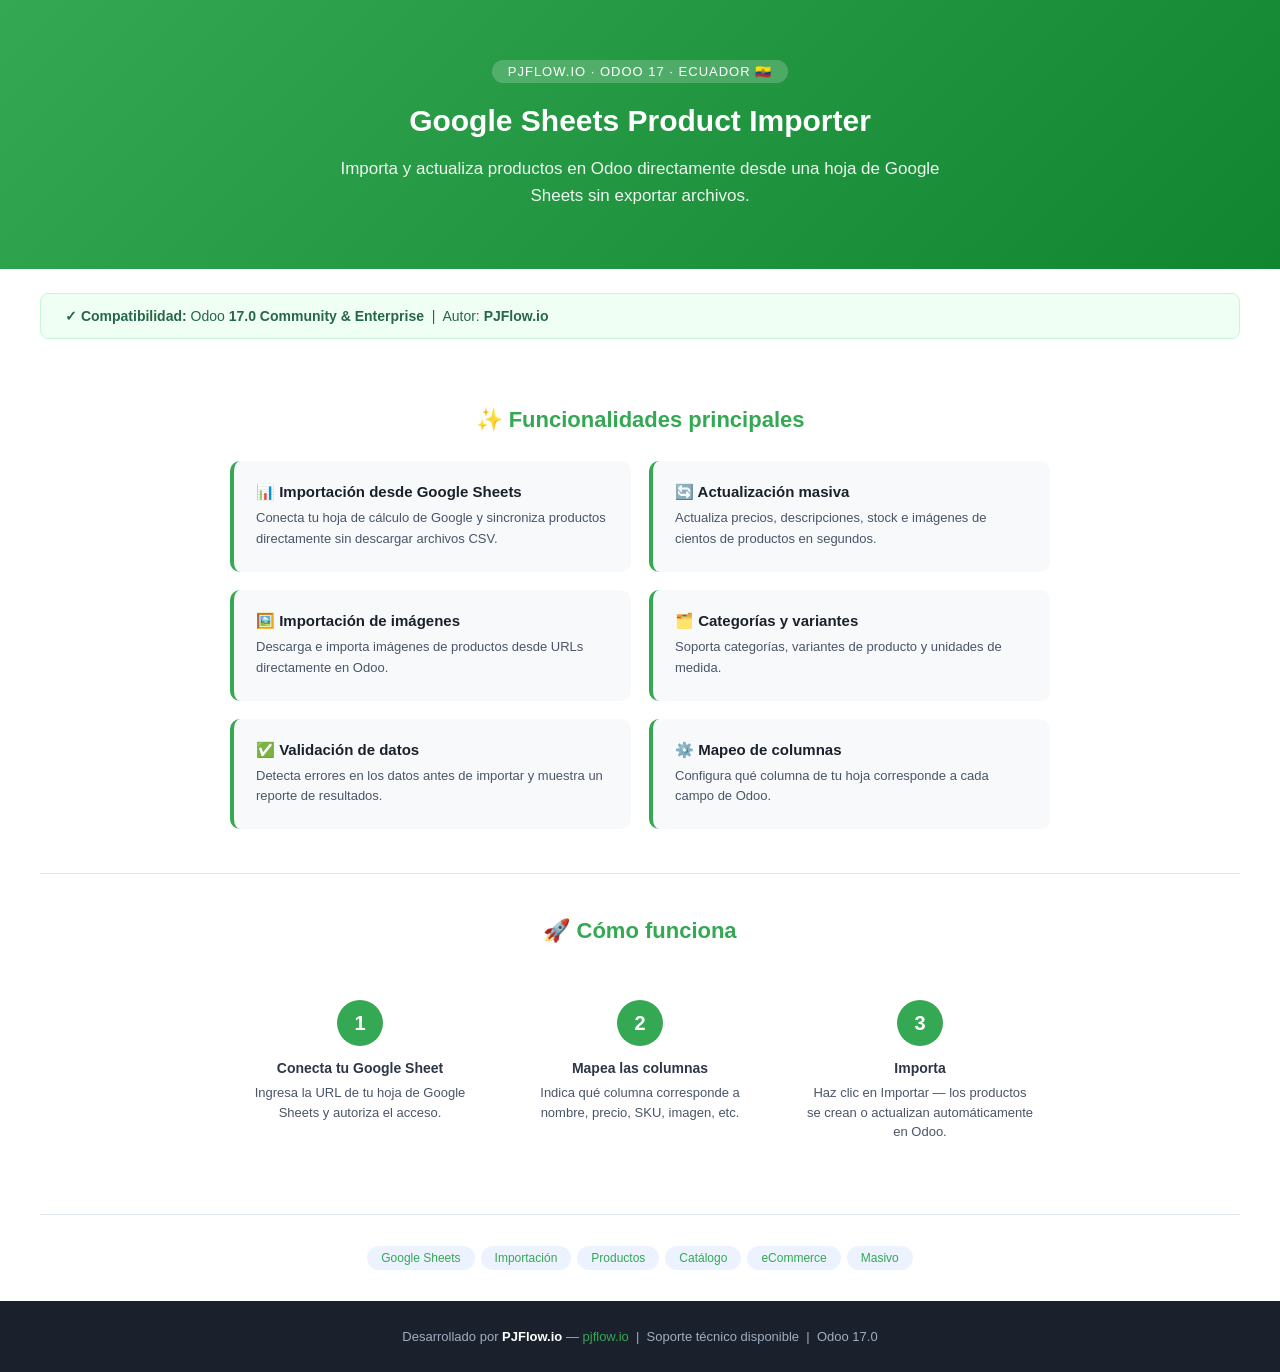
==== gs_product_importer/static/description/index.html @ 1ea5e638 "feat: add gs_product_importer and theme_abcminer modules Google Sheets Product Importer and ABCMiner" ====
<!DOCTYPE html>
<html lang="es">
<head>
<meta charset="UTF-8"/>
<style>
* { box-sizing: border-box; margin: 0; padding: 0; }
body { font-family: -apple-system, BlinkMacSystemFont, "Segoe UI", Roboto, sans-serif; color: #2d3748; background: #fff; }
.hero { background: linear-gradient(135deg, #34a853 0%, #118530 100%); color: #fff; padding: 60px 40px; text-align: center; }
.hero .badge { display: inline-block; background: rgba(255,255,255,0.2); border-radius: 20px; padding: 4px 16px; font-size: 13px; margin-bottom: 20px; letter-spacing: 1px; text-transform: uppercase; }
.hero h1 { font-size: 30px; font-weight: 700; margin-bottom: 16px; line-height: 1.2; }
.hero p { font-size: 17px; opacity: 0.92; max-width: 650px; margin: 0 auto; line-height: 1.6; }
.compat { background: #f0fff4; border: 1px solid #c6f6d5; border-radius: 8px; padding: 14px 24px; margin: 24px 40px; font-size: 14px; color: #276749; }
.section { padding: 44px 40px; max-width: 900px; margin: 0 auto; }
.section-title { font-size: 22px; font-weight: 700; color: #34a853; margin-bottom: 28px; text-align: center; }
.features-grid { display: grid; grid-template-columns: repeat(2, 1fr); gap: 18px; }
.feature-card { background: #f8f9fa; border-radius: 10px; padding: 22px; border-left: 4px solid #34a853; }
.feature-card h3 { font-size: 15px; font-weight: 600; margin-bottom: 7px; color: #1a202c; }
.feature-card p { font-size: 13px; color: #4a5568; line-height: 1.6; }
.steps { display: grid; grid-template-columns: repeat(3, 1fr); gap: 20px; }
.step { text-align: center; padding: 28px 16px; }
.step-number { width: 46px; height: 46px; border-radius: 50%; background: #34a853; color: #fff; font-size: 20px; font-weight: 700; display: flex; align-items: center; justify-content: center; margin: 0 auto 14px; }
.step h3 { font-size: 14px; font-weight: 600; margin-bottom: 7px; }
.step p { font-size: 13px; color: #4a5568; line-height: 1.5; }
.divider { border: none; border-top: 1px solid #e2e8f0; margin: 0 40px; }
.tags { text-align: center; padding: 28px 40px; }
.tag { display: inline-block; background: #edf2ff; color: #34a853; border-radius: 20px; padding: 5px 14px; font-size: 12px; margin: 3px; font-weight: 500; }
.footer { background: #1a202c; color: #a0aec0; text-align: center; padding: 28px; font-size: 13px; }
.footer strong { color: #fff; }
.footer a { color: #34a853; text-decoration: none; }
</style>
</head>
<body>
<div class="hero">
    <div class="badge">PJFlow.io &middot; Odoo 17 &middot; Ecuador &#127466;&#127464;</div>
    <h1>Google Sheets Product Importer</h1>
    <p>Importa y actualiza productos en Odoo directamente desde una hoja de Google Sheets sin exportar archivos.</p>
</div>
<div class="compat">
    <strong>&#10003; Compatibilidad:</strong> Odoo <strong>17.0 Community &amp; Enterprise</strong> &nbsp;|&nbsp; Autor: <strong>PJFlow.io</strong>
</div>
<div class="section">
    <div class="section-title">&#10024; Funcionalidades principales</div>
    <div class="features-grid"><div class="feature-card"><h3>📊 Importación desde Google Sheets</h3><p>Conecta tu hoja de cálculo de Google y sincroniza productos directamente sin descargar archivos CSV.</p></div><div class="feature-card"><h3>🔄 Actualización masiva</h3><p>Actualiza precios, descripciones, stock e imágenes de cientos de productos en segundos.</p></div><div class="feature-card"><h3>🖼️ Importación de imágenes</h3><p>Descarga e importa imágenes de productos desde URLs directamente en Odoo.</p></div><div class="feature-card"><h3>🗂️ Categorías y variantes</h3><p>Soporta categorías, variantes de producto y unidades de medida.</p></div><div class="feature-card"><h3>✅ Validación de datos</h3><p>Detecta errores en los datos antes de importar y muestra un reporte de resultados.</p></div><div class="feature-card"><h3>⚙️ Mapeo de columnas</h3><p>Configura qué columna de tu hoja corresponde a cada campo de Odoo.</p></div></div>
</div>
<hr class="divider"/>
<div class="section">
    <div class="section-title">&#128640; Cómo funciona</div>
    <div class="steps"><div class="step"><div class="step-number">1</div><h3>Conecta tu Google Sheet</h3><p>Ingresa la URL de tu hoja de Google Sheets y autoriza el acceso.</p></div><div class="step"><div class="step-number">2</div><h3>Mapea las columnas</h3><p>Indica qué columna corresponde a nombre, precio, SKU, imagen, etc.</p></div><div class="step"><div class="step-number">3</div><h3>Importa</h3><p>Haz clic en Importar — los productos se crean o actualizan automáticamente en Odoo.</p></div></div>
</div>
<hr class="divider"/>
<div class="tags"><span class="tag">Google Sheets</span><span class="tag">Importación</span><span class="tag">Productos</span><span class="tag">Catálogo</span><span class="tag">eCommerce</span><span class="tag">Masivo</span></div>
<div class="footer">
    Desarrollado por <strong>PJFlow.io</strong> — <a href="https://pjflow.io">pjflow.io</a> &nbsp;|&nbsp; Soporte técnico disponible &nbsp;|&nbsp; Odoo 17.0
</div>
</body>
</html>
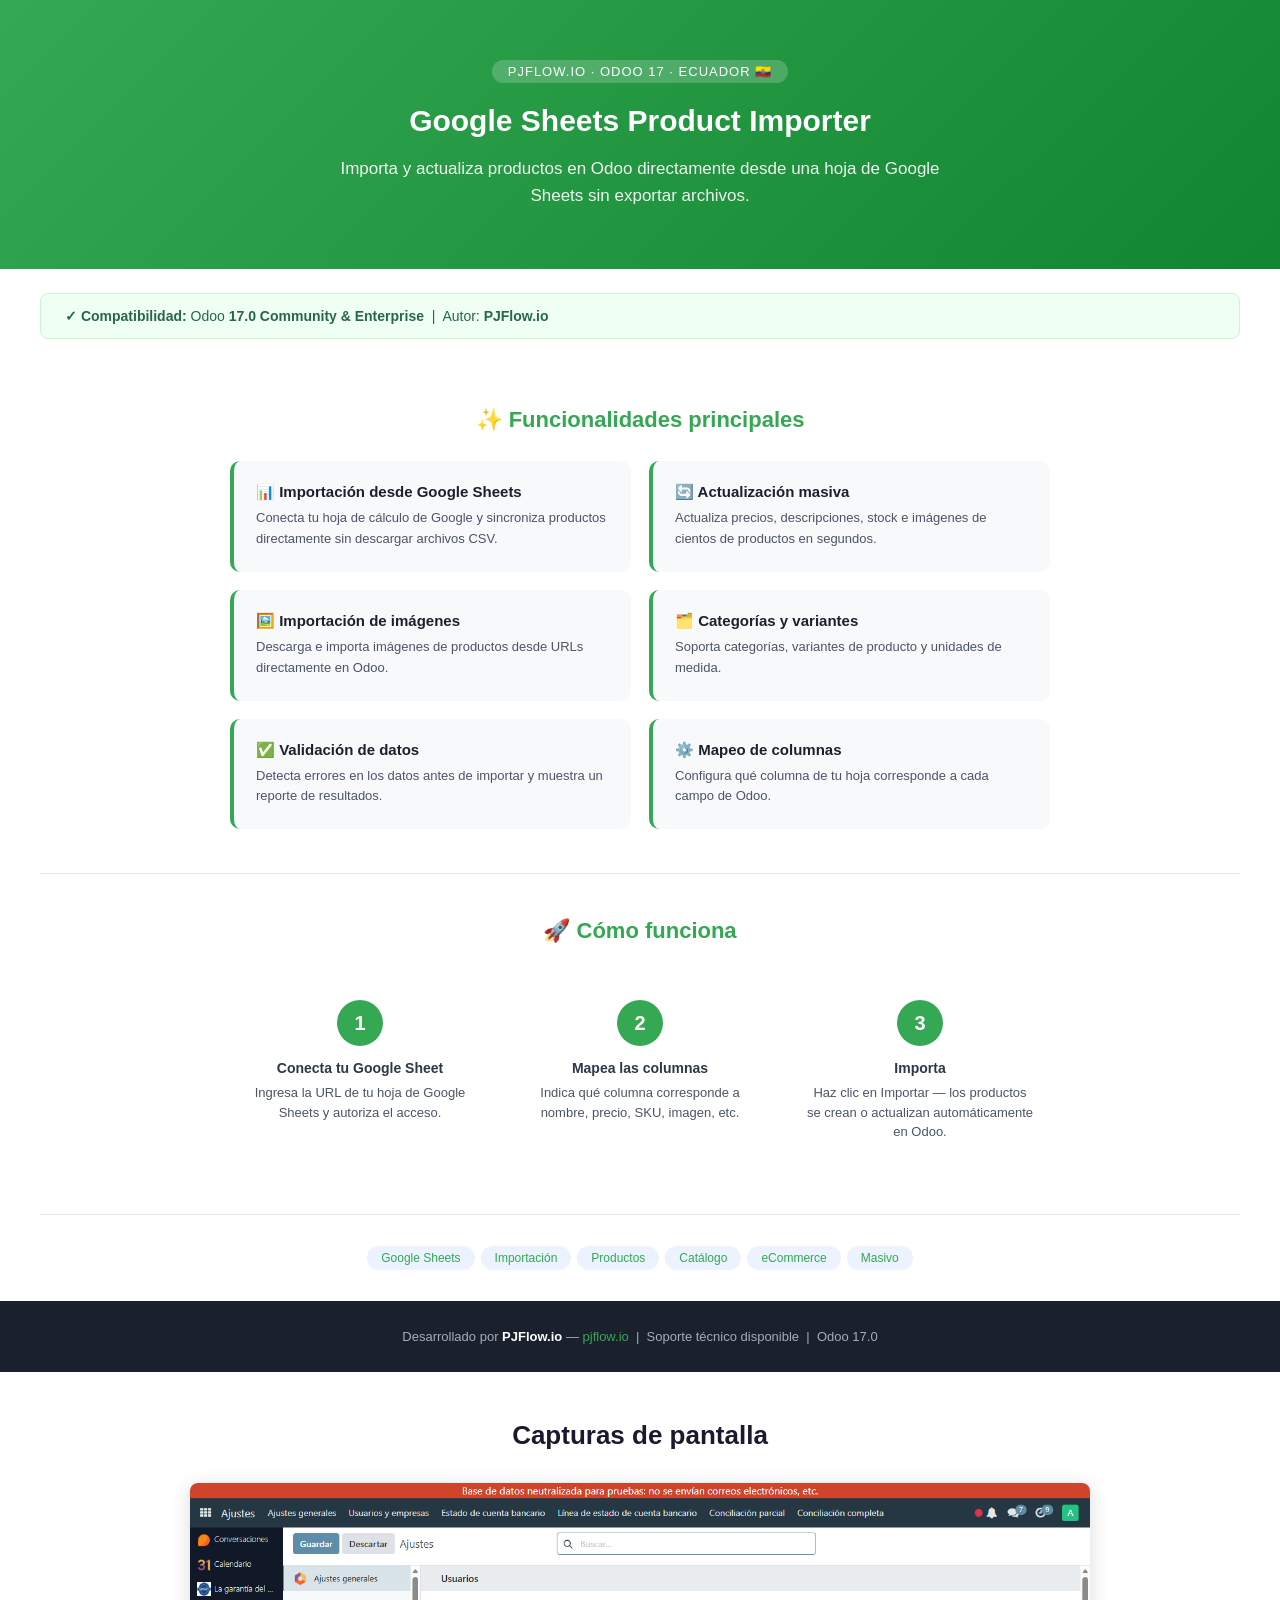
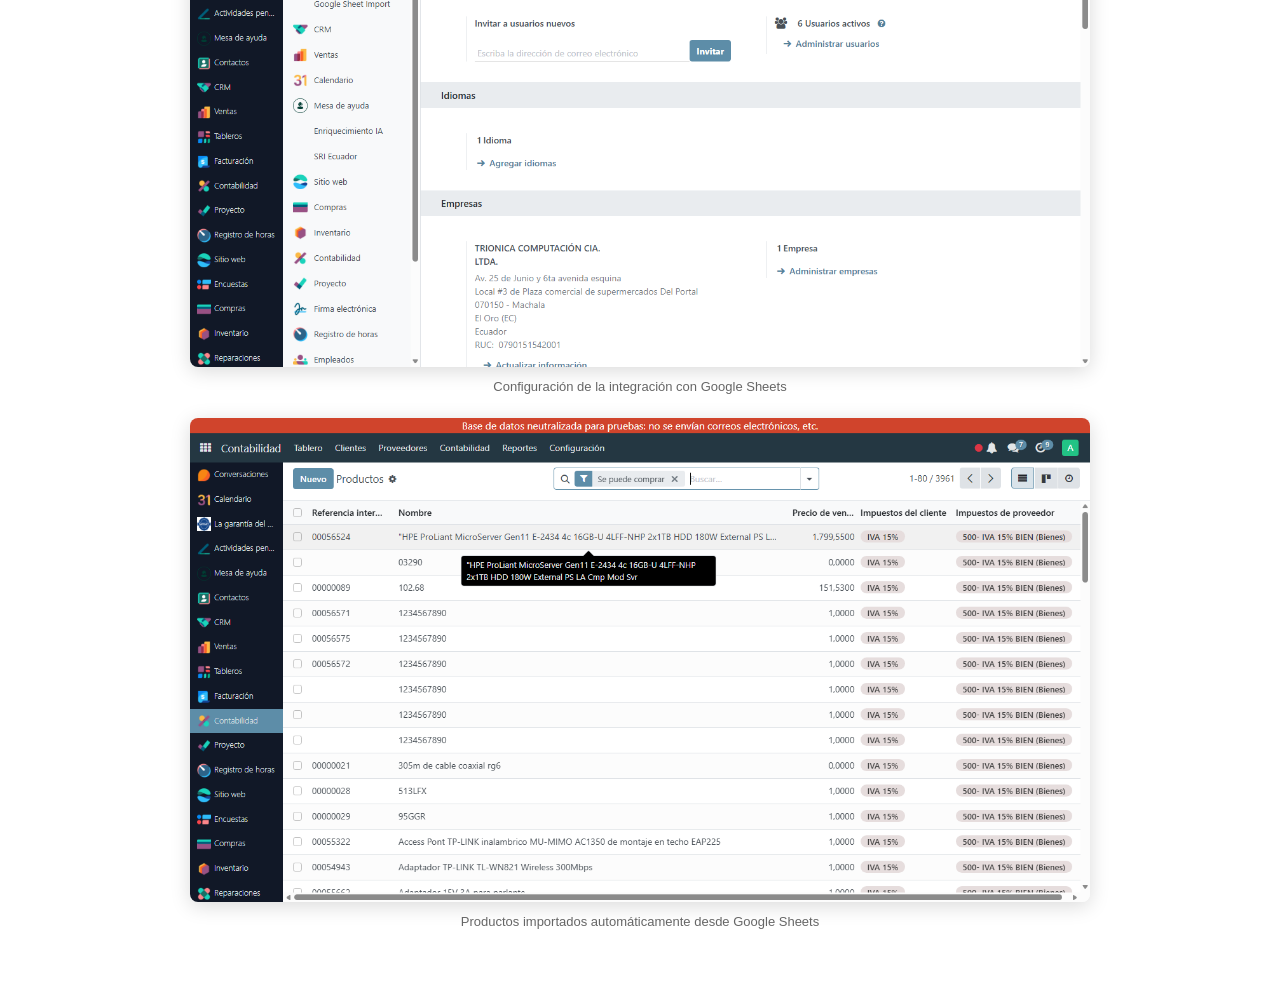
==== commit 9ff1481c: "feat: add real screenshots to all module descriptions Professional screenshots captured from live Od" ====
--- a/gs_product_importer/static/description/index.html
+++ b/gs_product_importer/static/description/index.html
@@ -52,5 +52,26 @@
 <div class="footer">
     Desarrollado por <strong>PJFlow.io</strong> — <a href="https://pjflow.io">pjflow.io</a> &nbsp;|&nbsp; Soporte técnico disponible &nbsp;|&nbsp; Odoo 17.0
 </div>
+
+    <!-- SCREENSHOTS -->
+    <section style="background:#fff;padding:48px 40px;">
+      <h2 style="text-align:center;font-size:26px;font-weight:700;color:#1a1a2e;margin-bottom:32px;">
+        Capturas de pantalla
+      </h2>
+      
+        <div style="text-align:center;">
+            <img src="images/settings.png" alt="Configuración de la integración con Google Sheets"
+                 style="width:100%;max-width:900px;border-radius:8px;
+                        box-shadow:0 4px 20px rgba(0,0,0,.15);margin-bottom:8px;"/>
+            <p style="color:#666;font-size:13px;margin:0 0 24px;">Configuración de la integración con Google Sheets</p>
+        </div>
+        <div style="text-align:center;">
+            <img src="images/products_list.png" alt="Productos importados automáticamente desde Google Sheets"
+                 style="width:100%;max-width:900px;border-radius:8px;
+                        box-shadow:0 4px 20px rgba(0,0,0,.15);margin-bottom:8px;"/>
+            <p style="color:#666;font-size:13px;margin:0 0 24px;">Productos importados automáticamente desde Google Sheets</p>
+        </div>
+    </section>
+    <!-- /SCREENSHOTS -->
 </body>
 </html>
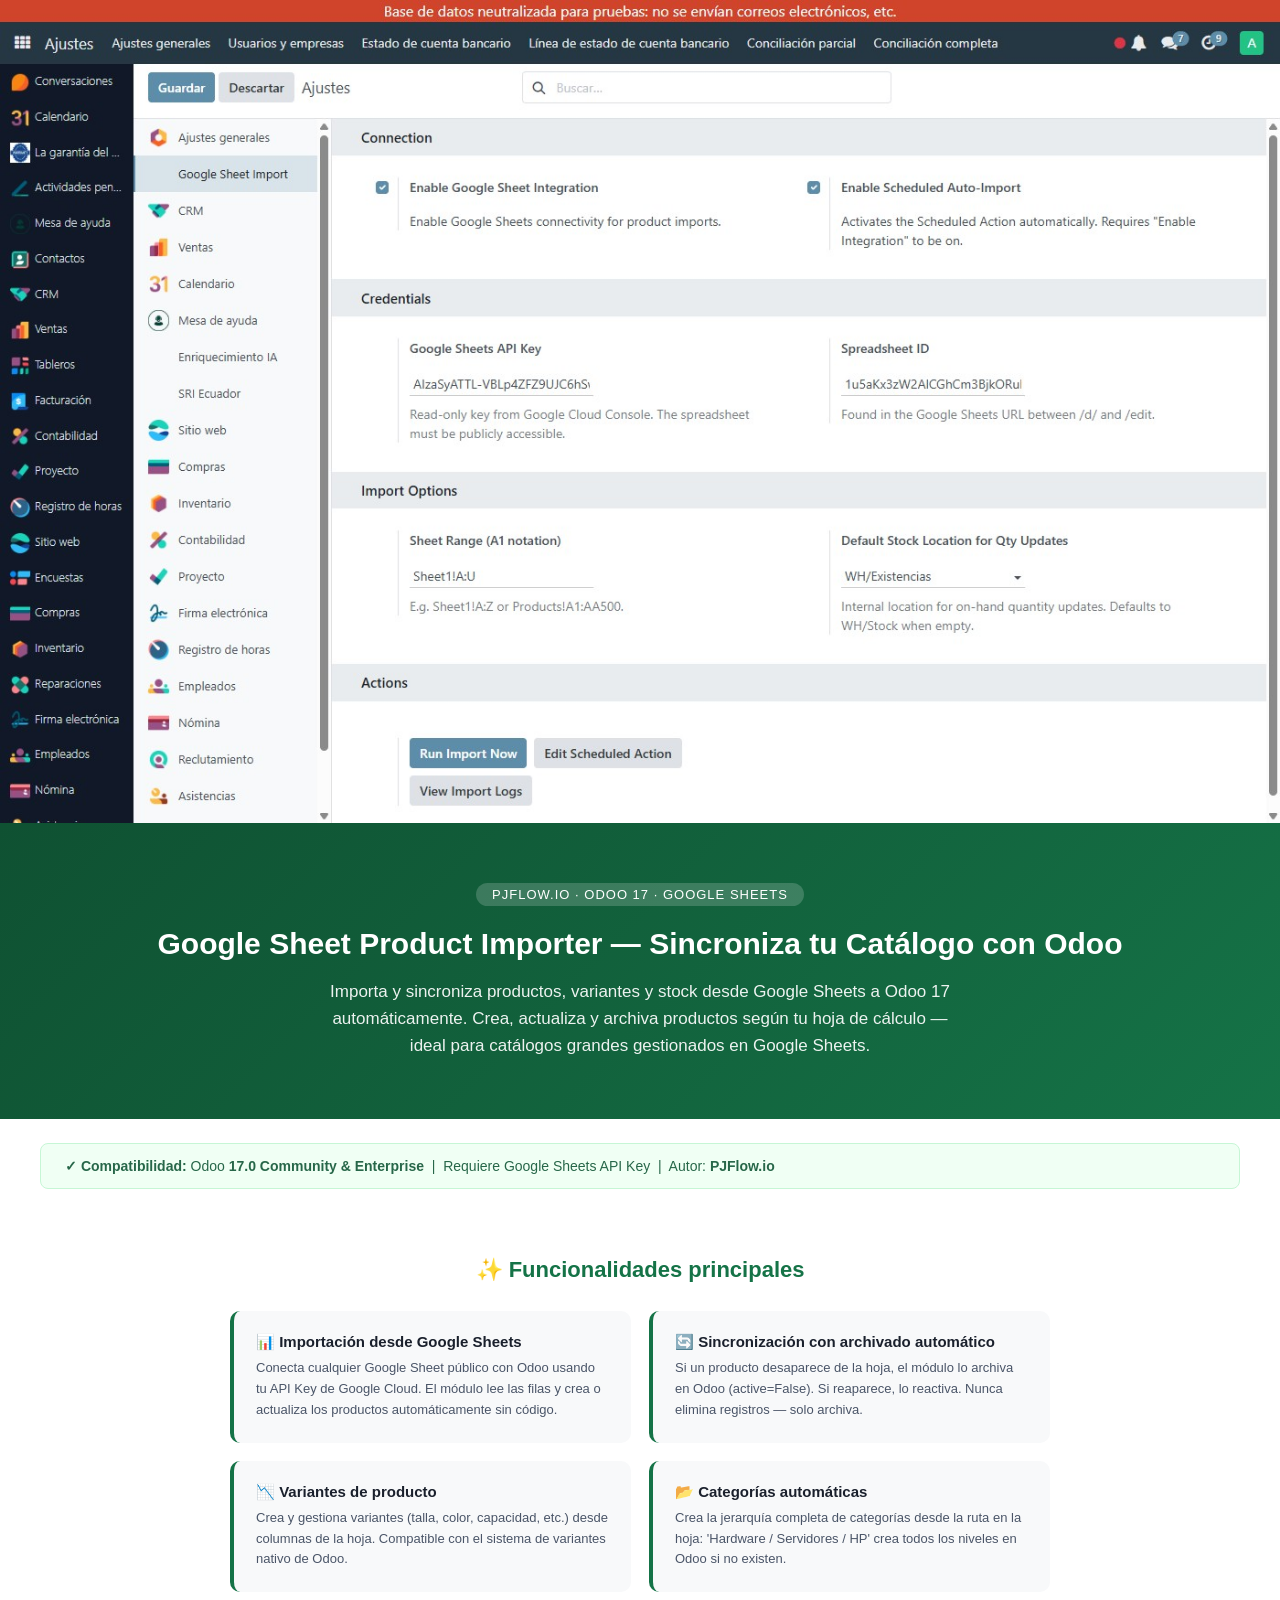
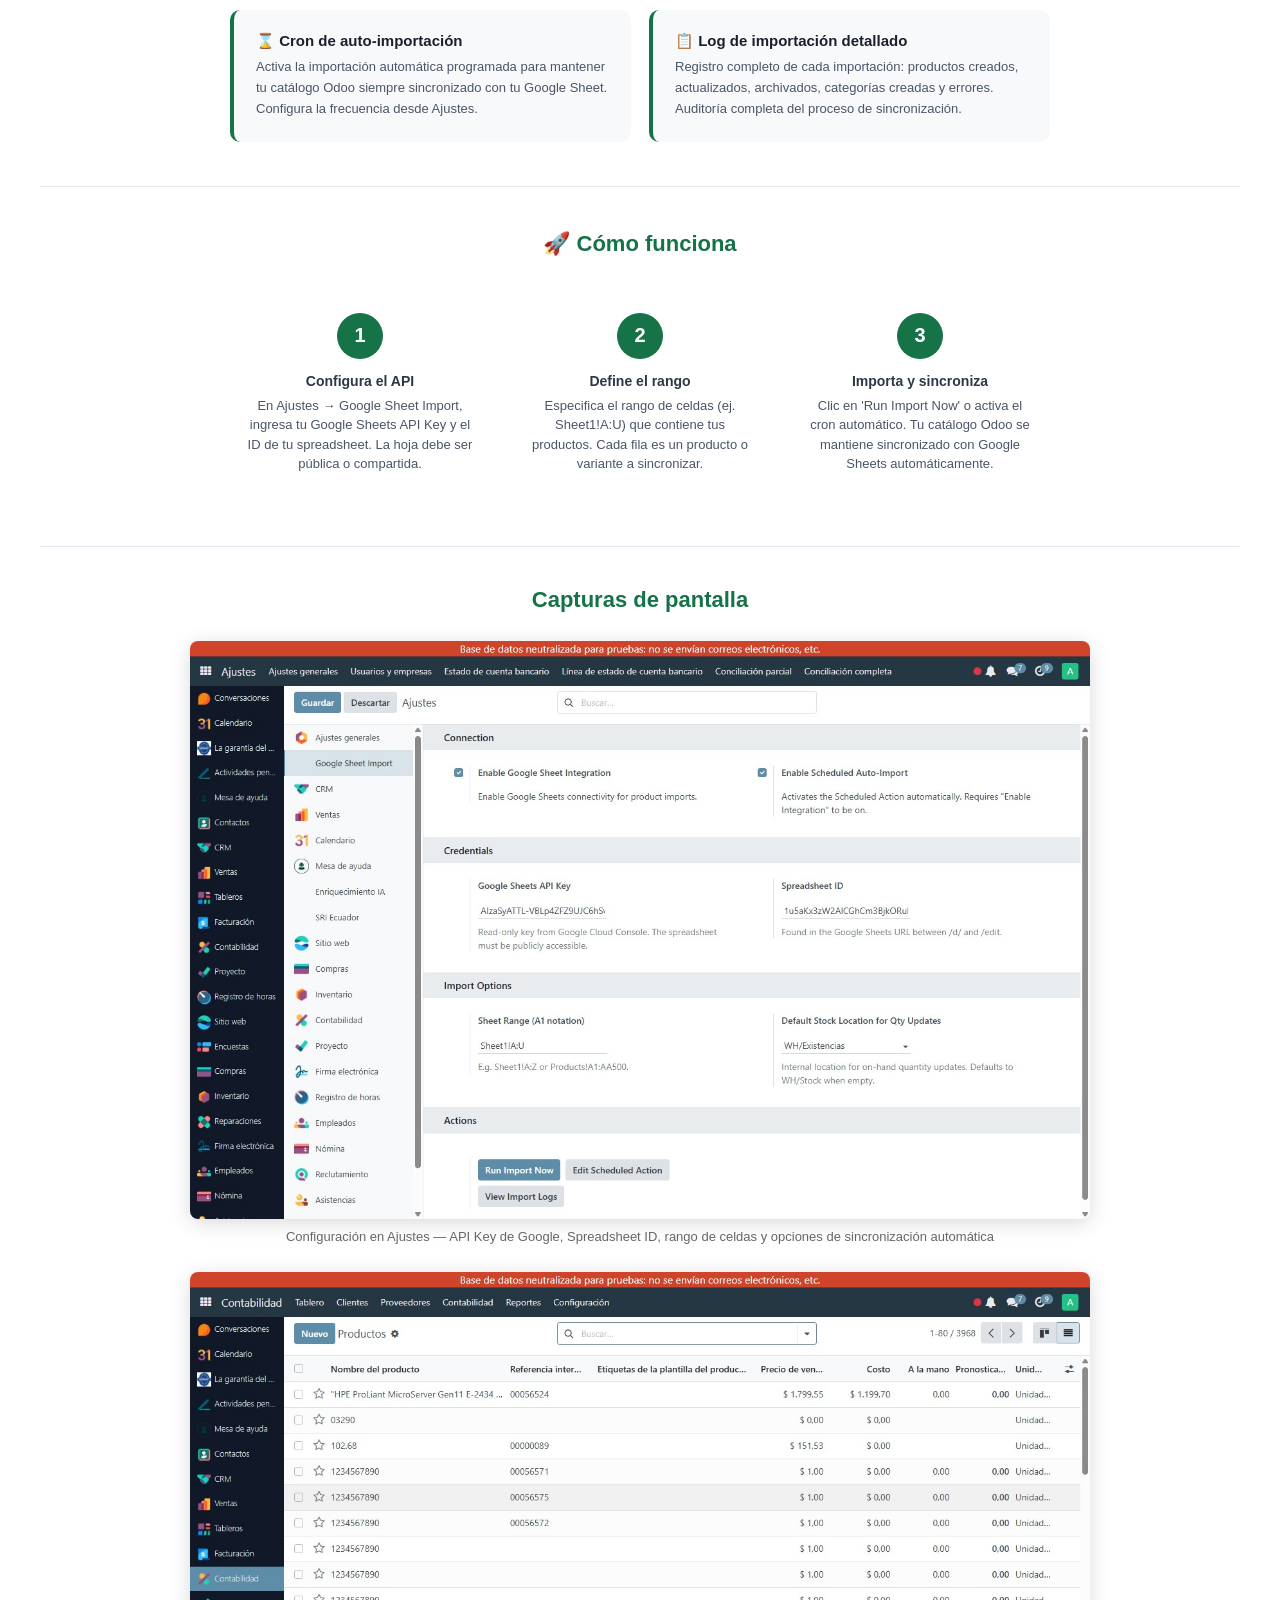
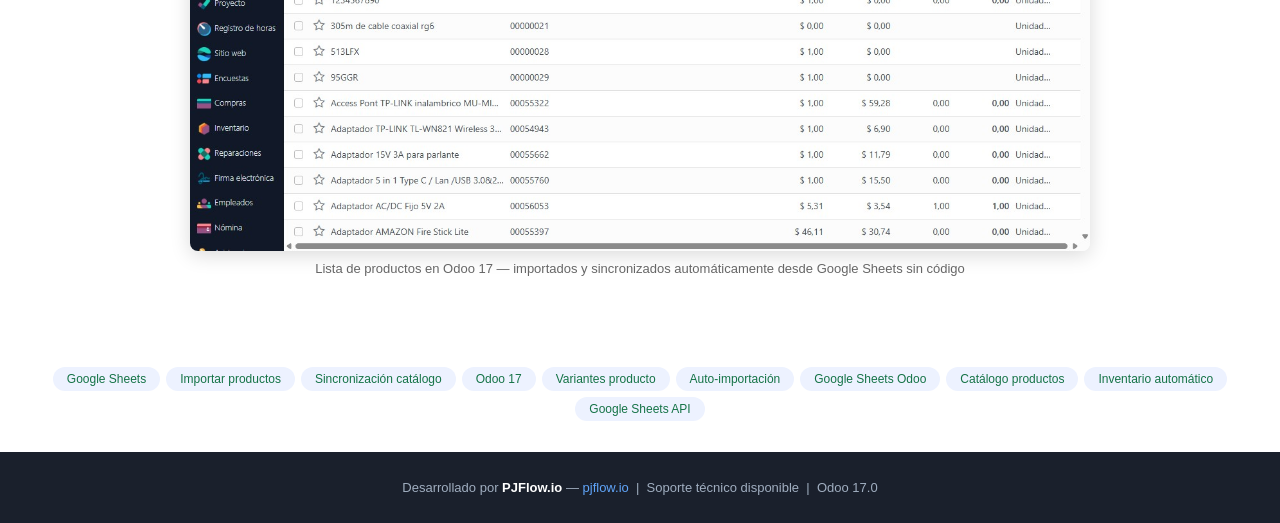
==== commit 3f0037bd: "feat: add real screenshots, cover images, and SEO descriptions for all modules - Added 'images' key " ====
--- a/gs_product_importer/static/description/index.html
+++ b/gs_product_importer/static/description/index.html
@@ -1,77 +1,76 @@
 <!DOCTYPE html>
 <html lang="es">
-<head>
-<meta charset="UTF-8"/>
+<head><meta charset="UTF-8"/>
 <style>
 * { box-sizing: border-box; margin: 0; padding: 0; }
 body { font-family: -apple-system, BlinkMacSystemFont, "Segoe UI", Roboto, sans-serif; color: #2d3748; background: #fff; }
-.hero { background: linear-gradient(135deg, #34a853 0%, #118530 100%); color: #fff; padding: 60px 40px; text-align: center; }
-.hero .badge { display: inline-block; background: rgba(255,255,255,0.2); border-radius: 20px; padding: 4px 16px; font-size: 13px; margin-bottom: 20px; letter-spacing: 1px; text-transform: uppercase; }
+.hero { background: linear-gradient(135deg, #0f5132 0%, #157347 100%); color: #fff; padding: 60px 40px; text-align: center; }
+.badge { display: inline-block; background: rgba(255,255,255,0.18); border-radius: 20px; padding: 4px 16px; font-size: 13px; margin-bottom: 20px; letter-spacing: 1px; text-transform: uppercase; }
 .hero h1 { font-size: 30px; font-weight: 700; margin-bottom: 16px; line-height: 1.2; }
 .hero p { font-size: 17px; opacity: 0.92; max-width: 650px; margin: 0 auto; line-height: 1.6; }
 .compat { background: #f0fff4; border: 1px solid #c6f6d5; border-radius: 8px; padding: 14px 24px; margin: 24px 40px; font-size: 14px; color: #276749; }
+.alert { background: #fff3cd; border: 1px solid #ffc107; border-radius: 8px; padding: 14px 24px; margin: 0 40px 20px; font-size: 14px; color: #856404; }
+.free { background: #d4edda; border: 2px solid #28a745; border-radius: 8px; padding: 12px 24px; margin: 0 40px 20px; font-size: 15px; color: #155724; text-align: center; font-weight: 600; }
 .section { padding: 44px 40px; max-width: 900px; margin: 0 auto; }
-.section-title { font-size: 22px; font-weight: 700; color: #34a853; margin-bottom: 28px; text-align: center; }
-.features-grid { display: grid; grid-template-columns: repeat(2, 1fr); gap: 18px; }
-.feature-card { background: #f8f9fa; border-radius: 10px; padding: 22px; border-left: 4px solid #34a853; }
-.feature-card h3 { font-size: 15px; font-weight: 600; margin-bottom: 7px; color: #1a202c; }
-.feature-card p { font-size: 13px; color: #4a5568; line-height: 1.6; }
-.steps { display: grid; grid-template-columns: repeat(3, 1fr); gap: 20px; }
+.st { font-size: 22px; font-weight: 700; color: #157347; margin-bottom: 28px; text-align: center; }
+.grid { display: grid; grid-template-columns: repeat(2,1fr); gap: 18px; }
+.card { background: #f8f9fa; border-radius: 10px; padding: 22px; border-left: 4px solid #157347; }
+.card h3 { font-size: 15px; font-weight: 600; margin-bottom: 7px; color: #1a202c; }
+.card p { font-size: 13px; color: #4a5568; line-height: 1.6; }
+.steps { display: grid; grid-template-columns: repeat(3,1fr); gap: 20px; }
 .step { text-align: center; padding: 28px 16px; }
-.step-number { width: 46px; height: 46px; border-radius: 50%; background: #34a853; color: #fff; font-size: 20px; font-weight: 700; display: flex; align-items: center; justify-content: center; margin: 0 auto 14px; }
+.num { width: 46px; height: 46px; border-radius: 50%; background: #157347; color: #fff; font-size: 20px; font-weight: 700; display: flex; align-items: center; justify-content: center; margin: 0 auto 14px; }
 .step h3 { font-size: 14px; font-weight: 600; margin-bottom: 7px; }
 .step p { font-size: 13px; color: #4a5568; line-height: 1.5; }
-.divider { border: none; border-top: 1px solid #e2e8f0; margin: 0 40px; }
-.tags { text-align: center; padding: 28px 40px; }
-.tag { display: inline-block; background: #edf2ff; color: #34a853; border-radius: 20px; padding: 5px 14px; font-size: 12px; margin: 3px; font-weight: 500; }
-.footer { background: #1a202c; color: #a0aec0; text-align: center; padding: 28px; font-size: 13px; }
-.footer strong { color: #fff; }
-.footer a { color: #34a853; text-decoration: none; }
-</style>
-</head>
+hr { border: none; border-top: 1px solid #e2e8f0; margin: 0 40px; }
+.shots { padding: 40px; }
+.shots h2 { font-size: 22px; font-weight: 700; color: #157347; margin-bottom: 28px; text-align: center; }
+.shot { text-align: center; margin-bottom: 28px; }
+.shot img { width: 100%; max-width: 900px; border-radius: 8px; box-shadow: 0 4px 20px rgba(0,0,0,.15); }
+.shot p { color: #666; font-size: 13px; margin-top: 6px; }
+.tags { text-align: center; padding: 20px 40px 28px; }
+.tag { display: inline-block; background: #edf2ff; color: #157347; border-radius: 20px; padding: 5px 14px; font-size: 12px; margin: 3px; font-weight: 500; }
+footer { background: #1a202c; color: #a0aec0; text-align: center; padding: 28px; font-size: 13px; }
+footer strong { color: #fff; }
+footer a { color: #60a5fa; text-decoration: none; }
+</style></head>
 <body>
+<div style="text-align:center;background:#0f5132;padding:0;">
+  <img src="images/settings.png" alt="Google Sheet importar productos Odoo 17 sincronizacion catalogo automatica API Key Spreadsheet ID configuracion" style="width:100%;max-width:100%;display:block;"/>
+</div>
 <div class="hero">
-    <div class="badge">PJFlow.io &middot; Odoo 17 &middot; Ecuador &#127466;&#127464;</div>
-    <h1>Google Sheets Product Importer</h1>
-    <p>Importa y actualiza productos en Odoo directamente desde una hoja de Google Sheets sin exportar archivos.</p>
-</div>
-<div class="compat">
-    <strong>&#10003; Compatibilidad:</strong> Odoo <strong>17.0 Community &amp; Enterprise</strong> &nbsp;|&nbsp; Autor: <strong>PJFlow.io</strong>
-</div>
-<div class="section">
-    <div class="section-title">&#10024; Funcionalidades principales</div>
-    <div class="features-grid"><div class="feature-card"><h3>📊 Importación desde Google Sheets</h3><p>Conecta tu hoja de cálculo de Google y sincroniza productos directamente sin descargar archivos CSV.</p></div><div class="feature-card"><h3>🔄 Actualización masiva</h3><p>Actualiza precios, descripciones, stock e imágenes de cientos de productos en segundos.</p></div><div class="feature-card"><h3>🖼️ Importación de imágenes</h3><p>Descarga e importa imágenes de productos desde URLs directamente en Odoo.</p></div><div class="feature-card"><h3>🗂️ Categorías y variantes</h3><p>Soporta categorías, variantes de producto y unidades de medida.</p></div><div class="feature-card"><h3>✅ Validación de datos</h3><p>Detecta errores en los datos antes de importar y muestra un reporte de resultados.</p></div><div class="feature-card"><h3>⚙️ Mapeo de columnas</h3><p>Configura qué columna de tu hoja corresponde a cada campo de Odoo.</p></div></div>
-</div>
-<hr class="divider"/>
-<div class="section">
-    <div class="section-title">&#128640; Cómo funciona</div>
-    <div class="steps"><div class="step"><div class="step-number">1</div><h3>Conecta tu Google Sheet</h3><p>Ingresa la URL de tu hoja de Google Sheets y autoriza el acceso.</p></div><div class="step"><div class="step-number">2</div><h3>Mapea las columnas</h3><p>Indica qué columna corresponde a nombre, precio, SKU, imagen, etc.</p></div><div class="step"><div class="step-number">3</div><h3>Importa</h3><p>Haz clic en Importar — los productos se crean o actualizan automáticamente en Odoo.</p></div></div>
-</div>
-<hr class="divider"/>
-<div class="tags"><span class="tag">Google Sheets</span><span class="tag">Importación</span><span class="tag">Productos</span><span class="tag">Catálogo</span><span class="tag">eCommerce</span><span class="tag">Masivo</span></div>
-<div class="footer">
-    Desarrollado por <strong>PJFlow.io</strong> — <a href="https://pjflow.io">pjflow.io</a> &nbsp;|&nbsp; Soporte técnico disponible &nbsp;|&nbsp; Odoo 17.0
+  <div class="badge">PJFlow.io &middot; Odoo 17 &middot; Google Sheets</div>
+  <h1>Google Sheet Product Importer &mdash; Sincroniza tu Catálogo con Odoo</h1>
+  <p>Importa y sincroniza productos, variantes y stock desde Google Sheets a Odoo 17 automáticamente. Crea, actualiza y archiva productos según tu hoja de cálculo &mdash; ideal para catálogos grandes gestionados en Google Sheets.</p>
 </div>
 
-    <!-- SCREENSHOTS -->
-    <section style="background:#fff;padding:48px 40px;">
-      <h2 style="text-align:center;font-size:26px;font-weight:700;color:#1a1a2e;margin-bottom:32px;">
-        Capturas de pantalla
-      </h2>
-      
-        <div style="text-align:center;">
-            <img src="images/settings.png" alt="Configuración de la integración con Google Sheets"
-                 style="width:100%;max-width:900px;border-radius:8px;
-                        box-shadow:0 4px 20px rgba(0,0,0,.15);margin-bottom:8px;"/>
-            <p style="color:#666;font-size:13px;margin:0 0 24px;">Configuración de la integración con Google Sheets</p>
-        </div>
-        <div style="text-align:center;">
-            <img src="images/products_list.png" alt="Productos importados automáticamente desde Google Sheets"
-                 style="width:100%;max-width:900px;border-radius:8px;
-                        box-shadow:0 4px 20px rgba(0,0,0,.15);margin-bottom:8px;"/>
-            <p style="color:#666;font-size:13px;margin:0 0 24px;">Productos importados automáticamente desde Google Sheets</p>
-        </div>
-    </section>
-    <!-- /SCREENSHOTS -->
-</body>
-</html>+<div class="compat"><strong>&#10003; Compatibilidad:</strong> Odoo <strong>17.0 Community &amp; Enterprise</strong> &nbsp;|&nbsp; Requiere Google Sheets API Key &nbsp;|&nbsp; Autor: <strong>PJFlow.io</strong></div>
+<div class="section">
+  <div class="st">&#10024; Funcionalidades principales</div>
+  <div class="grid">
+<div class="card"><h3>&#128202; Importación desde Google Sheets</h3><p>Conecta cualquier Google Sheet público con Odoo usando tu API Key de Google Cloud. El módulo lee las filas y crea o actualiza los productos automáticamente sin código.</p></div>
+<div class="card"><h3>&#128260; Sincronización con archivado automático</h3><p>Si un producto desaparece de la hoja, el módulo lo archiva en Odoo (active=False). Si reaparece, lo reactiva. Nunca elimina registros &mdash; solo archiva.</p></div>
+<div class="card"><h3>&#128201; Variantes de producto</h3><p>Crea y gestiona variantes (talla, color, capacidad, etc.) desde columnas de la hoja. Compatible con el sistema de variantes nativo de Odoo.</p></div>
+<div class="card"><h3>&#128194; Categorías automáticas</h3><p>Crea la jerarquía completa de categorías desde la ruta en la hoja: 'Hardware / Servidores / HP' crea todos los niveles en Odoo si no existen.</p></div>
+<div class="card"><h3>&#8987; Cron de auto-importación</h3><p>Activa la importación automática programada para mantener tu catálogo Odoo siempre sincronizado con tu Google Sheet. Configura la frecuencia desde Ajustes.</p></div>
+<div class="card"><h3>&#128203; Log de importación detallado</h3><p>Registro completo de cada importación: productos creados, actualizados, archivados, categorías creadas y errores. Auditoría completa del proceso de sincronización.</p></div>
+  </div>
+</div>
+<hr/>
+<div class="section">
+  <div class="st">&#128640; Cómo funciona</div>
+  <div class="steps">
+<div class="step"><div class="num">1</div><h3>Configura el API</h3><p>En Ajustes &rarr; Google Sheet Import, ingresa tu Google Sheets API Key y el ID de tu spreadsheet. La hoja debe ser pública o compartida.</p></div>
+<div class="step"><div class="num">2</div><h3>Define el rango</h3><p>Especifica el rango de celdas (ej. Sheet1!A:U) que contiene tus productos. Cada fila es un producto o variante a sincronizar.</p></div>
+<div class="step"><div class="num">3</div><h3>Importa y sincroniza</h3><p>Clic en 'Run Import Now' o activa el cron automático. Tu catálogo Odoo se mantiene sincronizado con Google Sheets automáticamente.</p></div>
+  </div>
+</div>
+<hr/>
+<div class="shots">
+  <h2>Capturas de pantalla</h2>
+<div class="shot"><img src="images/settings.png" alt="Configuracion Google Sheets importador productos Odoo 17 API Key Spreadsheet ID sincronizacion"/><p>Configuración en Ajustes &mdash; API Key de Google, Spreadsheet ID, rango de celdas y opciones de sincronización automática</p></div>
+<div class="shot"><img src="images/products_list.png" alt="Lista productos Odoo 17 importados Google Sheets sincronizados automaticamente catalogo"/><p>Lista de productos en Odoo 17 &mdash; importados y sincronizados automáticamente desde Google Sheets sin código</p></div>
+</div>
+<div class="tags"><span class="tag">Google Sheets</span><span class="tag">Importar productos</span><span class="tag">Sincronización catálogo</span><span class="tag">Odoo 17</span><span class="tag">Variantes producto</span><span class="tag">Auto-importación</span><span class="tag">Google Sheets Odoo</span><span class="tag">Catálogo productos</span><span class="tag">Inventario automático</span><span class="tag">Google Sheets API</span></div>
+<footer>Desarrollado por <strong>PJFlow.io</strong> &mdash; <a href="https://pjflow.io">pjflow.io</a> &nbsp;|&nbsp; Soporte técnico disponible &nbsp;|&nbsp; Odoo 17.0</footer>
+</body></html>
